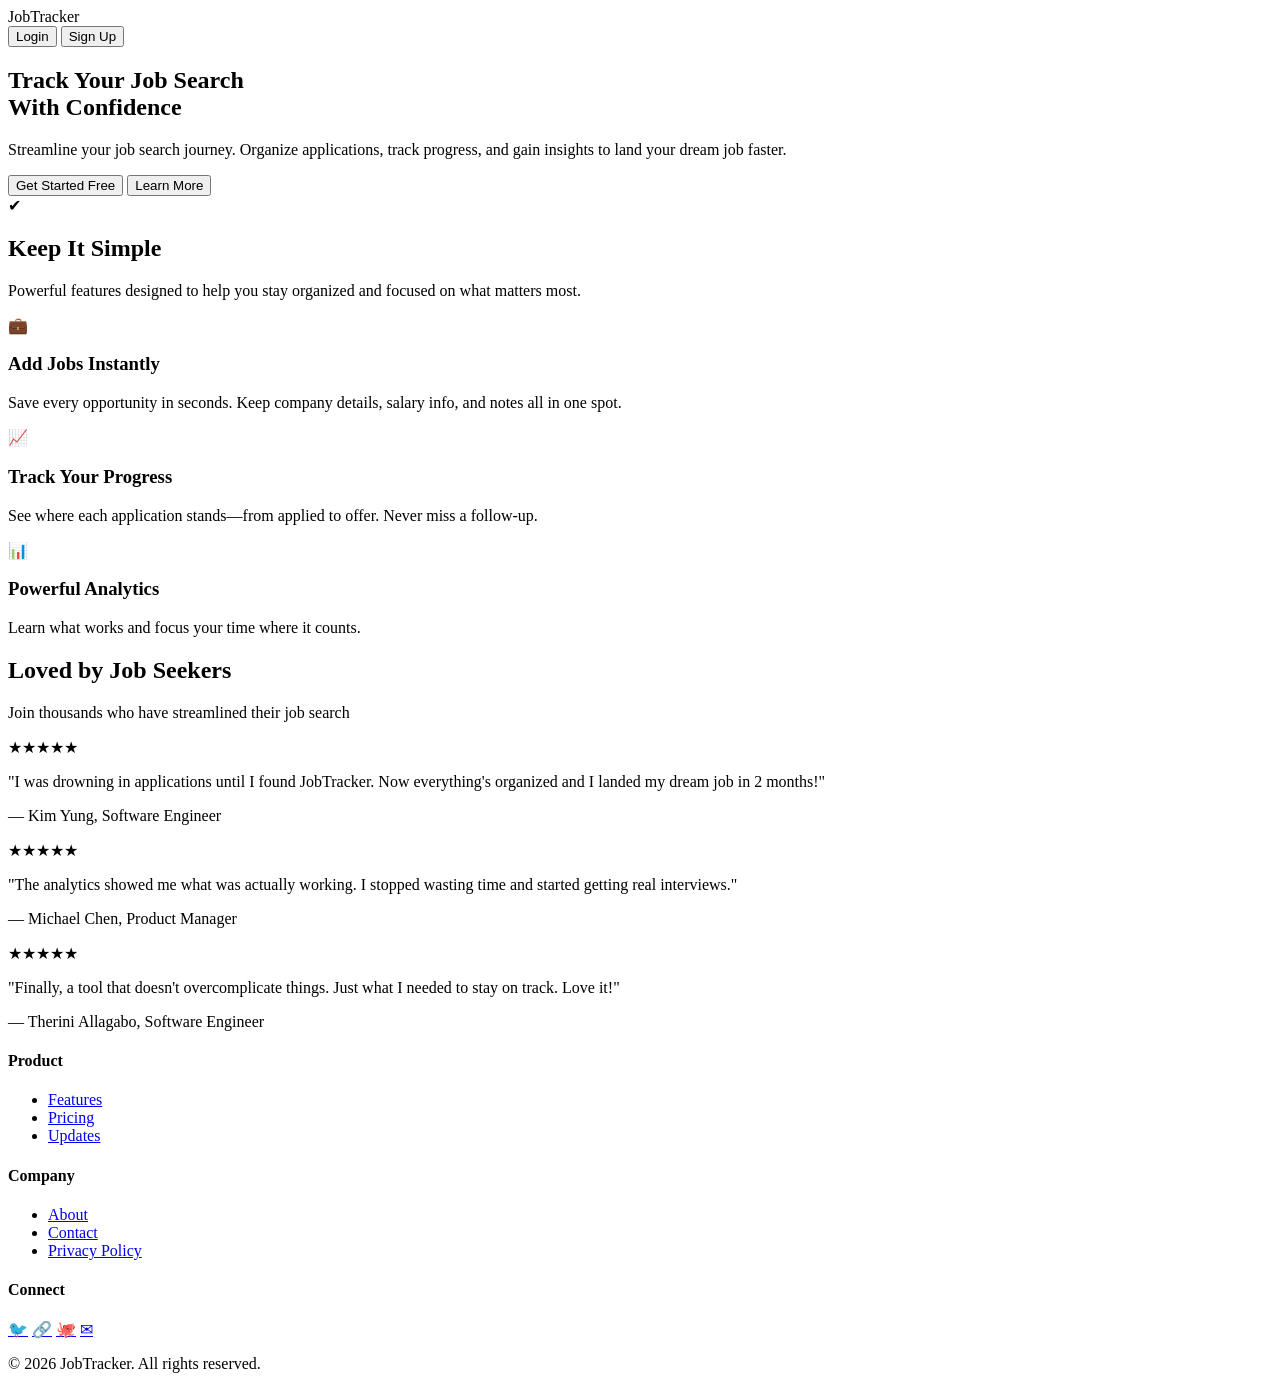
==== index.html @ 554043eb "Add files via upload" ====
<!DOCTYPE html>
<html lang="en">
<head>
  <meta charset="UTF-8">
  <meta name="viewport" content="width=device-width, initial-scale=1.0">
  <title>JobTracker - Landing Page</title>
  <link rel="stylesheet" href="css/style.css">
</head>
<body>
  <!-- Navigation -->
  <nav class="nav">
    <div class="nav-container">
      <div class="logo">JobTracker</div>
      <div class="nav-buttons">
        <button id="loginBtn" class="btn ghost">Login</button>
        <button id="signupBtn" class="btn">Sign Up</button>
      </div>
    </div>
  </nav>

  <!-- Hero Section -->
  <section class="hero">
    <h1>Track Your Job Search<br><span class="highlight">With Confidence</span></h1>
    <p>Streamline your job search journey. Organize applications, track progress, and gain insights to land your dream job faster.</p>
    <div class="hero-buttons">
      <button id="getStartedBtn" class="btn primary-lg">Get Started Free</button>
      <button id="learnMoreBtn" class="btn outline-lg">Learn More</button>
    </div>
    <div class="hero-icon">✔</div>
  </section>

  <!-- Features Section -->
  <section id="features" class="features">
    <h2>Keep It Simple</h2>
    <p>Powerful features designed to help you stay organized and focused on what matters most.</p>
    <div class="features-grid">
      <div class="feature-card">
        <div class="icon">💼</div>
        <h3>Add Jobs Instantly</h3>
        <p>Save every opportunity in seconds. Keep company details, salary info, and notes all in one spot.</p>
      </div>
      <div class="feature-card">
        <div class="icon">📈</div>
        <h3>Track Your Progress</h3>
        <p>See where each application stands—from applied to offer. Never miss a follow-up.</p>
      </div>
      <div class="feature-card">
        <div class="icon">📊</div>
        <h3>Powerful Analytics</h3>
        <p>Learn what works and focus your time where it counts.</p>
      </div>
    </div>
  </section>

  <!-- Testimonials Section -->
  <section class="testimonials">
    <h2>Loved by Job Seekers</h2>
    <p>Join thousands who have streamlined their job search</p>
    <div class="testimonial-grid">
      <div class="testimonial-card">
	  <div class="stars">★★★★★</div>
        <p>"I was drowning in applications until I found JobTracker. Now everything's organized and I landed my dream job in 2 months!"</p>
        <p class="author">— Kim Yung, Software Engineer</p>
      </div>
      <div class="testimonial-card">
	  <div class="stars">★★★★★</div>

        <p>"The analytics showed me what was actually working. I stopped wasting time and started getting real interviews."</p>
        <p class="author">— Michael Chen, Product Manager</p>
      </div>
      <div class="testimonial-card">
	  <div class="stars">★★★★★</div>
        <p>"Finally, a tool that doesn't overcomplicate things. Just what I needed to stay on track. Love it!"</p>
        <p class="author">— Therini Allagabo, Software Engineer</p>
      </div>
    </div>
  </section>

  <!-- Footer -->
<footer class="footer">
  <div class="footer-grid">
    <!-- Brand -->

    <!-- Product Links -->
    <div>
      <h4>Product</h4>
      <ul>
        <li><a href="#features">Features</a></li>
        <li><a href="#">Pricing</a></li>
        <li><a href="#">Updates</a></li>
      </ul>
    </div>

    <!-- Company Links -->
    <div>
      <h4>Company</h4>
      <ul>
        <li><a href="#">About</a></li>
        <li><a href="#">Contact</a></li>
        <li><a href="#">Privacy Policy</a></li>
      </ul>
    </div>

    <!-- Social / Connect -->
    <div>
      <h4>Connect</h4>
      <div class="social-icons">
        <a href="#">🐦</a>
        <a href="#">🔗</a>
        <a href="#">🐙</a>
        <a href="#">✉</a>
      </div>
    </div>
  </div>

  <!-- Copyright -->
  <p>&copy; 2026 JobTracker. All rights reserved.</p>
</footer>
<!-- JS -->
  <script src="js/scripts.js"></script>
</body>
</html>
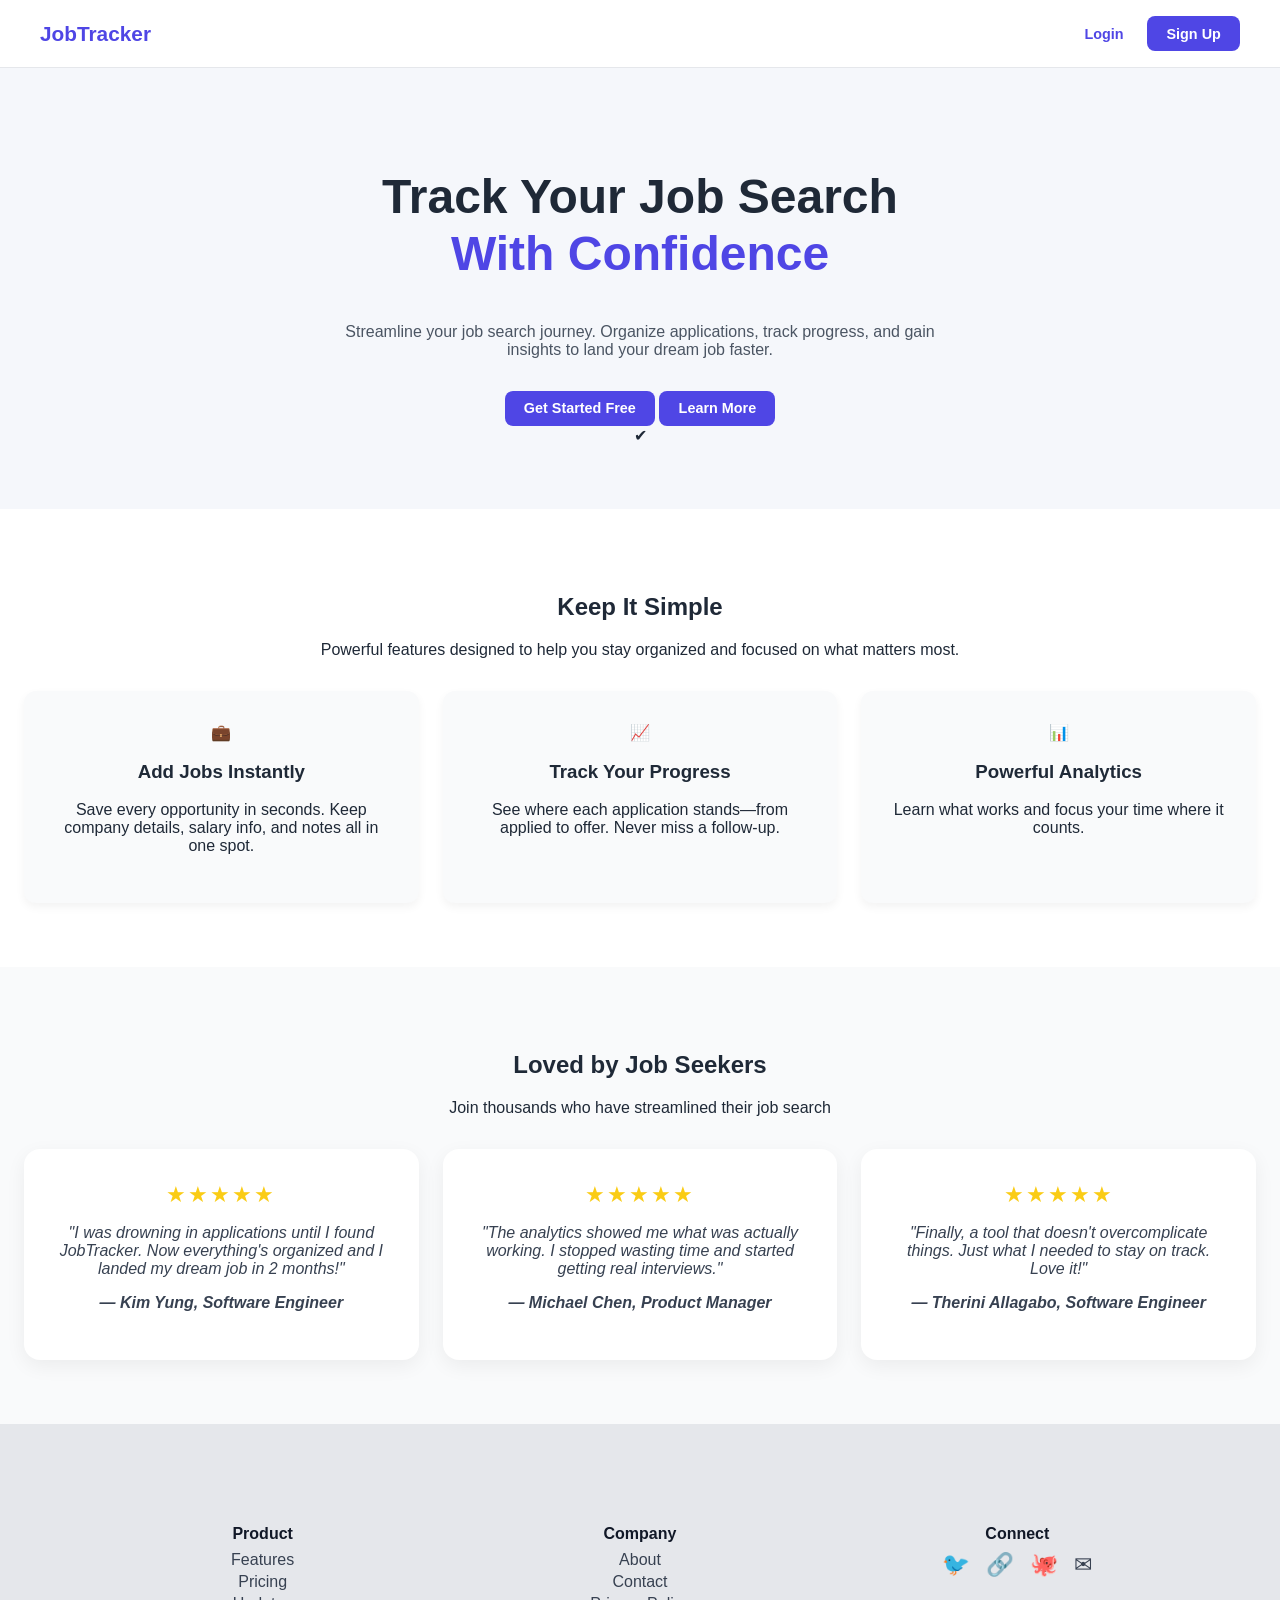
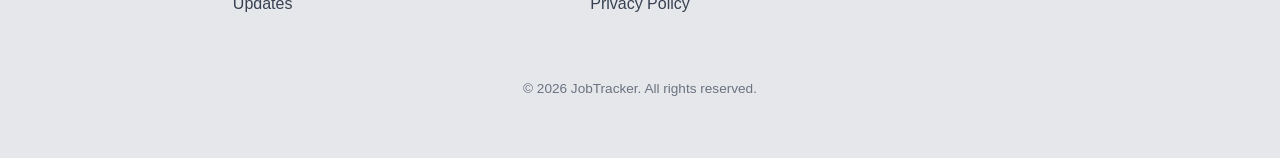
==== commit 259f030c: "Update index.html" ====
--- a/index.html
+++ b/index.html
@@ -5,7 +5,7 @@
   <meta charset="UTF-8">
   <meta name="viewport" content="width=device-width, initial-scale=1.0">
   <title>JobTracker - Landing Page</title>
-  <link rel="stylesheet" href="css/style.css">
+  <link rel="stylesheet" href="style.css">
 </head>
 <body>
   <!-- Navigation -->
@@ -118,6 +118,6 @@
   <p>&copy; 2026 JobTracker. All rights reserved.</p>
 </footer>
 <!-- JS -->
-  <script src="js/scripts.js"></script>
+  <script src="scripts.js"></script>
 </body>
-</html>+</html>
--- a/style.css
+++ b/style.css
@@ -0,0 +1,405 @@
+/* ΣΒΗΣΕ το κόκκινο */
+body {
+  margin: 0;
+  font-family: Arial, Helvetica, sans-serif;
+  background: #f5f7fb;
+  color: #1f2937;
+}
+.nav {
+  position: fixed;
+  top: 0;
+  width: 100%;
+  background: #ffffff;
+  border-bottom: 1px solid #e5e7eb;
+  z-index: 1000;
+}
+
+.nav-container {
+  max-width: 1200px;
+  margin: auto;
+  padding: 1rem 1.5rem;
+  display: flex;
+  justify-content: space-between;
+  align-items: center;
+}
+
+.logo {
+  font-size: 1.3rem;
+  font-weight: bold;
+  color: #4f46e5;
+}
+.btn {
+  padding: 0.6rem 1.2rem;
+  border-radius: 8px;
+  border: none;
+  cursor: pointer;
+  font-weight: 600;
+  font-size: 0.9rem;
+}
+
+.btn.ghost {
+  background: transparent;
+  color: #4f46e5;
+}
+
+.btn {
+  background: #4f46e5;
+  color: white;
+}
+
+.btn:hover {
+  opacity: 0.9;
+}
+.hero {
+  padding: 8rem 1.5rem 4rem;
+  max-width: 900px;
+  margin: auto;
+  text-align: center;
+}
+
+.hero h1 {
+  font-size: 3rem;
+  line-height: 1.2;
+}
+
+.highlight {
+  color: #4f46e5;
+}
+
+.hero p {
+  margin: 1rem auto 2rem;
+  max-width: 600px;
+  color: #4b5563;
+}
+.features {
+  padding: 4rem 1.5rem;
+  background: #ffffff;
+  text-align: center;
+}
+
+.features-grid {
+  display: grid;
+  grid-template-columns: repeat(auto-fit, minmax(220px, 1fr));
+  gap: 1.5rem;
+  margin-top: 2rem;
+}
+
+.feature-card {
+  padding: 2rem;
+  background: #f9fafb;
+  border-radius: 12px;
+  box-shadow: 0 4px 10px rgba(0,0,0,0.05);
+}
+/* TESTIMONIALS */
+.testimonials {
+  padding: 4rem 1.5rem;
+  background: #f9fafb;
+  text-align: center;
+}
+
+.testimonial-grid {
+  display: grid;
+  grid-template-columns: repeat(auto-fit, minmax(260px, 1fr));
+  gap: 1.5rem;
+  margin-top: 2rem;
+}
+
+.testimonial-card {
+  background: white;
+  padding: 2rem;
+  border-radius: 16px;
+  box-shadow: 0 6px 20px rgba(0,0,0,0.06);
+}
+
+.stars {
+  color: #facc15; /* χρυσό */
+  font-size: 1.4rem;
+  margin-bottom: 1rem;
+  letter-spacing: 2px;
+}
+
+.testimonial-card p {
+  color: #374151;
+  font-style: italic;
+}
+
+.author {
+  margin-top: 1rem;
+  font-weight: bold;
+  color: #111827;
+}
+/* ===== FOOTER ===== */
+.footer {
+  background: #e5e7eb; /* ανοιχτό γκρι φόντο */
+  padding: 3rem 1rem;
+  color: #1f2937; /* σκούρο γκρι κείμενο */
+  text-align: center;
+}
+
+.footer-grid {
+  max-width: 1100px;
+  margin: 0 auto; /* κέντρο */
+  display: grid;
+  grid-template-columns: repeat(auto-fit, minmax(180px, 1fr));
+  gap: 2rem;
+  padding: 2rem 1rem;
+}
+
+.footer h4 {
+  margin-bottom: 0.5rem;
+  font-weight: 600;
+  color: #111827;
+}
+
+.footer ul {
+  list-style: none;
+  padding: 0;
+  margin: 0;
+}
+
+.footer ul li {
+  margin-bottom: 0.25rem;
+}
+
+.footer a {
+  color: #374151;
+  text-decoration: none;
+}
+
+.footer a:hover {
+  color: #ef4444; /* κόκκινο hover */
+}
+
+.social-icons {
+  display: flex;
+  justify-content: center;
+  gap: 1rem;
+  font-size: 1.4rem;
+}
+
+.footer p {
+  margin-top: 2rem;
+  font-size: 0.85rem;
+  color: #6b7280;
+}
+/* Ολόκληρη σελίδα login */
+.login-page {
+  display: flex;
+  flex-direction: column;
+  align-items: center;
+  justify-content: center;
+  min-height: 100vh;
+  background-color: #f0f0f0;
+  position: relative;
+}
+
+/* Logo πάνω στο κέντρο */
+.logo-container {
+  position: absolute;
+  top: 2rem;
+  left: 50%;
+  transform: translateX(-50%);
+}
+
+.logo {
+  width: 120px; /* ή ότι μέγεθος θέλεις */
+}
+
+/* Login Card */
+.login-card {
+  background: #fff;
+  padding: 2.5rem 2rem;
+  border-radius: 12px;
+  box-shadow: 0 4px 16px rgba(0,0,0,0.1);
+  width: 100%;
+  max-width: 400px;
+  position: relative;
+}
+
+/* Exit Button πάνω δεξιά */
+.exit-btn {
+  position: absolute;
+  top: 1rem;
+  right: 1rem;
+  background: transparent;
+  border: none;
+  font-size: 1.5rem;
+  cursor: pointer;
+  font-weight: bold;
+  color: #333;
+}
+
+.exit-btn:hover {
+  color: #ff0000;
+}
+
+/* Τίτλος */
+.login-card h1 {
+  text-align: center;
+  margin-bottom: 2rem;
+}
+
+/* Form */
+.login-card form {
+  display: flex;
+  flex-direction: column;
+}
+
+.login-card label {
+  margin-bottom: 0.5rem;
+  font-weight: 500;
+}
+
+.login-card input {
+  margin-bottom: 1.5rem; /* απόσταση μεταξύ πεδίων */
+  padding: 0.75rem;
+  border-radius: 6px;
+  border: 1px solid #ccc;
+}
+
+.login-card button[type="submit"] {
+  padding: 0.75rem;
+  background-color: #ff0000;
+  color: #fff;
+  border: none;
+  border-radius: 6px;
+  cursor: pointer;
+  font-weight: bold;
+}
+
+.login-card button[type="submit"]:hover {
+  background-color: #cc0000;
+}
+/* ===== DASHBOARD ===== */
+
+.navbar {
+  background: #ffffff;
+  border-bottom: 1px solid #e5e7eb;
+  padding: 1rem 2rem;
+  display: flex;
+  justify-content: space-between;
+  align-items: center;
+}
+
+.nav-right {
+  display: flex;
+  align-items: center;
+  gap: 1rem;
+}
+
+#logoutBtn {
+  background: #ef4444;
+  color: white;
+  border: none;
+  padding: 0.5rem 1rem;
+  border-radius: 6px;
+  cursor: pointer;
+}
+
+#logoutBtn:hover {
+  opacity: 0.9;
+}
+
+.container {
+  max-width: 1200px;
+  margin: 6rem auto 2rem;
+  padding: 0 1.5rem;
+}
+
+.dashboard-header h1 {
+  margin-bottom: 0.5rem;
+}
+
+.dashboard-header p {
+  color: #6b7280;
+}
+
+/* Stats cards */
+.stats-cards {
+  display: grid;
+  grid-template-columns: repeat(auto-fit, minmax(180px, 1fr));
+  gap: 1rem;
+  margin: 2rem 0;
+}
+
+.card {
+  background: white;
+  padding: 1.5rem;
+  border-radius: 12px;
+  box-shadow: 0 4px 12px rgba(0,0,0,0.06);
+}
+
+.card p {
+  color: #6b7280;
+  margin-bottom: 0.5rem;
+}
+
+.card h2 {
+  margin: 0;
+  color: #4f46e5;
+}
+
+/* Charts */
+.charts {
+  display: flex;
+  flex-wrap: wrap;          /* πάει κάτω αν δεν χωράει */
+  gap: 20px;                /* κενά ανάμεσα στα charts */
+  justify-content: center;  /* κεντράρει τα charts */
+}
+
+.charts canvas {
+  max-width: 300px;         /* μέγιστο πλάτος */
+  max-height: 200px;        /* μέγιστο ύψος */
+  flex: 1 1 auto;           /* responsive */
+}
+
+/* Actions */
+.actions {
+  display: flex;
+  gap: 1rem;
+  margin-bottom: 1.5rem;
+}
+
+.actions input {
+  flex: 1;
+  padding: 0.6rem;
+  border-radius: 6px;
+  border: 1px solid #d1d5db;
+}
+
+.actions button {
+  padding: 0.6rem 1rem;
+  border-radius: 6px;
+  border: none;
+  background: #4f46e5;
+  color: white;
+  cursor: pointer;
+}
+
+.actions button:hover {
+  opacity: 0.9;
+}
+
+/* Table */
+.jobs-table table {
+  width: 100%;
+  border-collapse: collapse;
+  background: white;
+  border-radius: 12px;
+  overflow: hidden;
+  box-shadow: 0 4px 12px rgba(0,0,0,0.06);
+}
+
+.jobs-table th,
+.jobs-table td {
+  padding: 0.9rem;
+  text-align: left;
+}
+
+.jobs-table thead {
+  background: #f3f4f6;
+}
+
+.jobs-table tr {
+  border-bottom: 1px solid #e5e7eb;
+}
